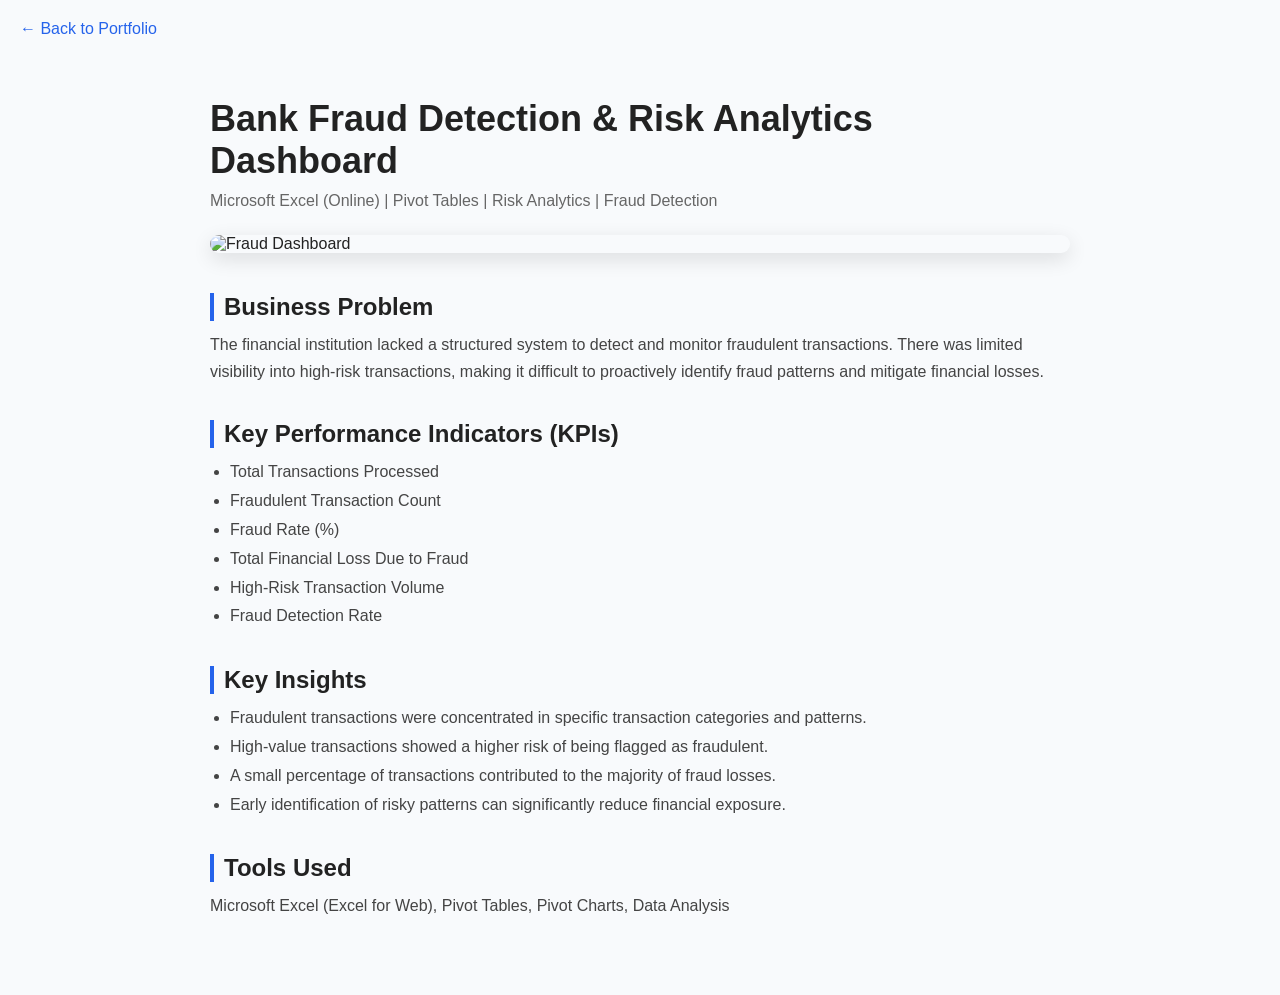
==== fraud.html @ de78f55c "Files uploaded" ====
<!DOCTYPE html>
<html>
<head>
    <title>Bank Fraud Detection & Risk Analytics | Case Study</title>
    <link rel="stylesheet" href="styles.css">
</head>

<body>

<a href="index.html" class="back-btn">← Back to Portfolio</a>

<div class="project-page">

    <h1>Bank Fraud Detection & Risk Analytics Dashboard</h1>

    <p class="subtitle">
        Microsoft Excel (Online) | Pivot Tables | Risk Analytics | Fraud Detection
    </p>

    <img src="images/bankfraudanalytics.png"
         class="project-img"
         alt="Fraud Dashboard">

    <section class="section-block">

        <h2>Business Problem</h2>
        <p>
            The financial institution lacked a structured system to detect and monitor fraudulent transactions.
            There was limited visibility into high-risk transactions, making it difficult to proactively identify fraud patterns
            and mitigate financial losses.
        </p>

    </section>

    <section class="section-block">

        <h2>Key Performance Indicators (KPIs)</h2>
        <ul>
            <li>Total Transactions Processed</li>
            <li>Fraudulent Transaction Count</li>
            <li>Fraud Rate (%)</li>
            <li>Total Financial Loss Due to Fraud</li>
            <li>High-Risk Transaction Volume</li>
            <li>Fraud Detection Rate</li>
        </ul>

    </section>

    <section class="section-block">

        <h2>Key Insights</h2>
        <ul>
            <li>Fraudulent transactions were concentrated in specific transaction categories and patterns.</li>

            <li>High-value transactions showed a higher risk of being flagged as fraudulent.</li>

            <li>A small percentage of transactions contributed to the majority of fraud losses.</li>

            <li>Early identification of risky patterns can significantly reduce financial exposure.</li>
        </ul>

    </section>

    <section class="section-block">

        <h2>Tools Used</h2>
        <p>Microsoft Excel (Excel for Web), Pivot Tables, Pivot Charts, Data Analysis</p>

    </section>

</div>

</body>
</html>
---- styles.css ----
*{
    margin:0;
    padding:0;
    box-sizing:border-box;
}

body{
    font-family:Arial, sans-serif;
    background:#f8fafc;
    color:#222;
}

nav{
    display:flex;
    justify-content:space-between;
    align-items:center;
    padding:20px 60px;
    background:white;
    box-shadow:0 2px 10px rgba(0,0,0,0.05);
}

.logo{
    font-size:24px;
    font-weight:bold;
}

nav ul{
    display:flex;
    list-style:none;
    gap:25px;
}

nav a{
    text-decoration:none;
    color:#333;
}

.hero{
    text-align:center;
    padding:120px 20px;
    background:white;
}

.hero h1{
    font-size:48px;
    margin-bottom:20px;
}

.hero p{
    max-width:700px;
    margin:auto;
    font-size:18px;
    color:#666;
}

.btn{
    display:inline-block;
    margin-top:30px;
    padding:12px 24px;
    background:#2563eb;
    color:white;
    text-decoration:none;
    border-radius:8px;
}

.profile-pic{
    width:180px;
    height:180px;
    border-radius:50%;
    object-fit:cover;
    margin-bottom:20px;
    border:4px solid #2563eb;
}

.section{
    max-width:1200px;
    margin:auto;
    padding:80px 20px;
}

.section h2{
    text-align:center;
    margin-bottom:40px;
}



.about-container{
    display:flex;
    justify-content:center;
    align-items:flex-start;
    gap:40px;
    flex-wrap:wrap;
    margin-top:30px;
}

.about-text{
    flex:2;
    min-width:280px;
    font-size:16px;
    line-height:1.7;
    color:#444;
}

.about-highlights{
    display:flex;
    flex-direction:column;
    gap:15px;
    min-width:200px;
}

.highlight-card{
    background:white;
    padding:20px;
    border-radius:12px;
    box-shadow:0 6px 15px rgba(0,0,0,0.08);
    text-align:center;
}

.highlight-card h3{
    margin:0;
    font-size:28px;
    color:#2563eb;
}

.highlight-card p{
    margin:5px 0 0;
    color:#666;
}

.skills{
    display:flex;
    justify-content:center;
    flex-wrap:wrap;
    gap:15px;
}

.skills span{
    background:#dbeafe;
    color:#2563eb;
    padding:10px 18px;
    border-radius:25px;
}

.project-img{
    width:100%;
    max-width:1000px;
    display:block;
    margin:25px auto;
    border-radius:12px;
    box-shadow:0 6px 20px rgba(0,0,0,0.12);
}
.project-grid{
    display:grid;
    grid-template-columns:repeat(auto-fit,minmax(320px,1fr));
    gap:30px;
}


.project-page{
    max-width:900px;
    margin:auto;
    padding:40px 20px;
}

.back-btn{
    display:inline-block;
    margin:20px;
    text-decoration:none;
    color:#2563eb;
    font-weight:500;
}

h1{
    font-size:36px;
    margin-bottom:10px;
}

.subtitle{
    color:#666;
    font-size:16px;
    margin-bottom:25px;
}

.project-img{
    width:100%;
    border-radius:12px;
    margin:20px 0 40px;
    box-shadow:0 6px 20px rgba(0,0,0,0.12);
}



/* SECTION BLOCK */
.section-block{
    margin-bottom:35px;
}

.section-block h2{
    margin-bottom:10px;
    color:#222;
    border-left:4px solid #2563eb;
    padding-left:10px;
}

.section-block p{
    line-height:1.7;
    color:#444;
    font-size:16px;
}

.section-block ul{
    padding-left:20px;
    line-height:1.8;
    color:#444;
}





.card{
    background:white;
    border-radius:15px;
    overflow:hidden;
    box-shadow:0 8px 20px rgba(0,0,0,0.08);
    transition:0.3s;

    display:flex;
    flex-direction:column;
    height:100%;
}

.card:hover{
    transform:translateY(-5px);
}

.card img{
    width:100%;
    height:200px;
    object-fit:contain;  
    background:#f5f5f5;
    padding:10px;
}

/* TITLE */
.card h3{
    padding:15px 20px 10px;
    margin:0;
}

/* DESCRIPTION */
.card p{
    padding:0 20px;
    color:#555;
    flex-grow:1;   /* pushes buttons to bottom */
    line-height:1.5;
}

/* BUTTON AREA (NEW) */
.card-buttons{
    display:flex;
    justify-content:space-between;
    padding:20px;
    gap:10px;
    margin-top:auto;
}

/* BUTTONS */
.github-btn,
.view-btn{
    flex:1;
    text-align:center;
    padding:10px;
    border-radius:8px;
    text-decoration:none;
    color:white;
    font-size:14px;
}

/* GitHub */
.github-btn{
    background:#333;
}

/* View Project */
.view-btn{
    background:#2563eb;
}

/* Optional hover */
.github-btn:hover,
.view-btn:hover{
    opacity:0.9;
}



footer{
    text-align:center;
    padding:30px;
    background:white;
    margin-top:40px;
}
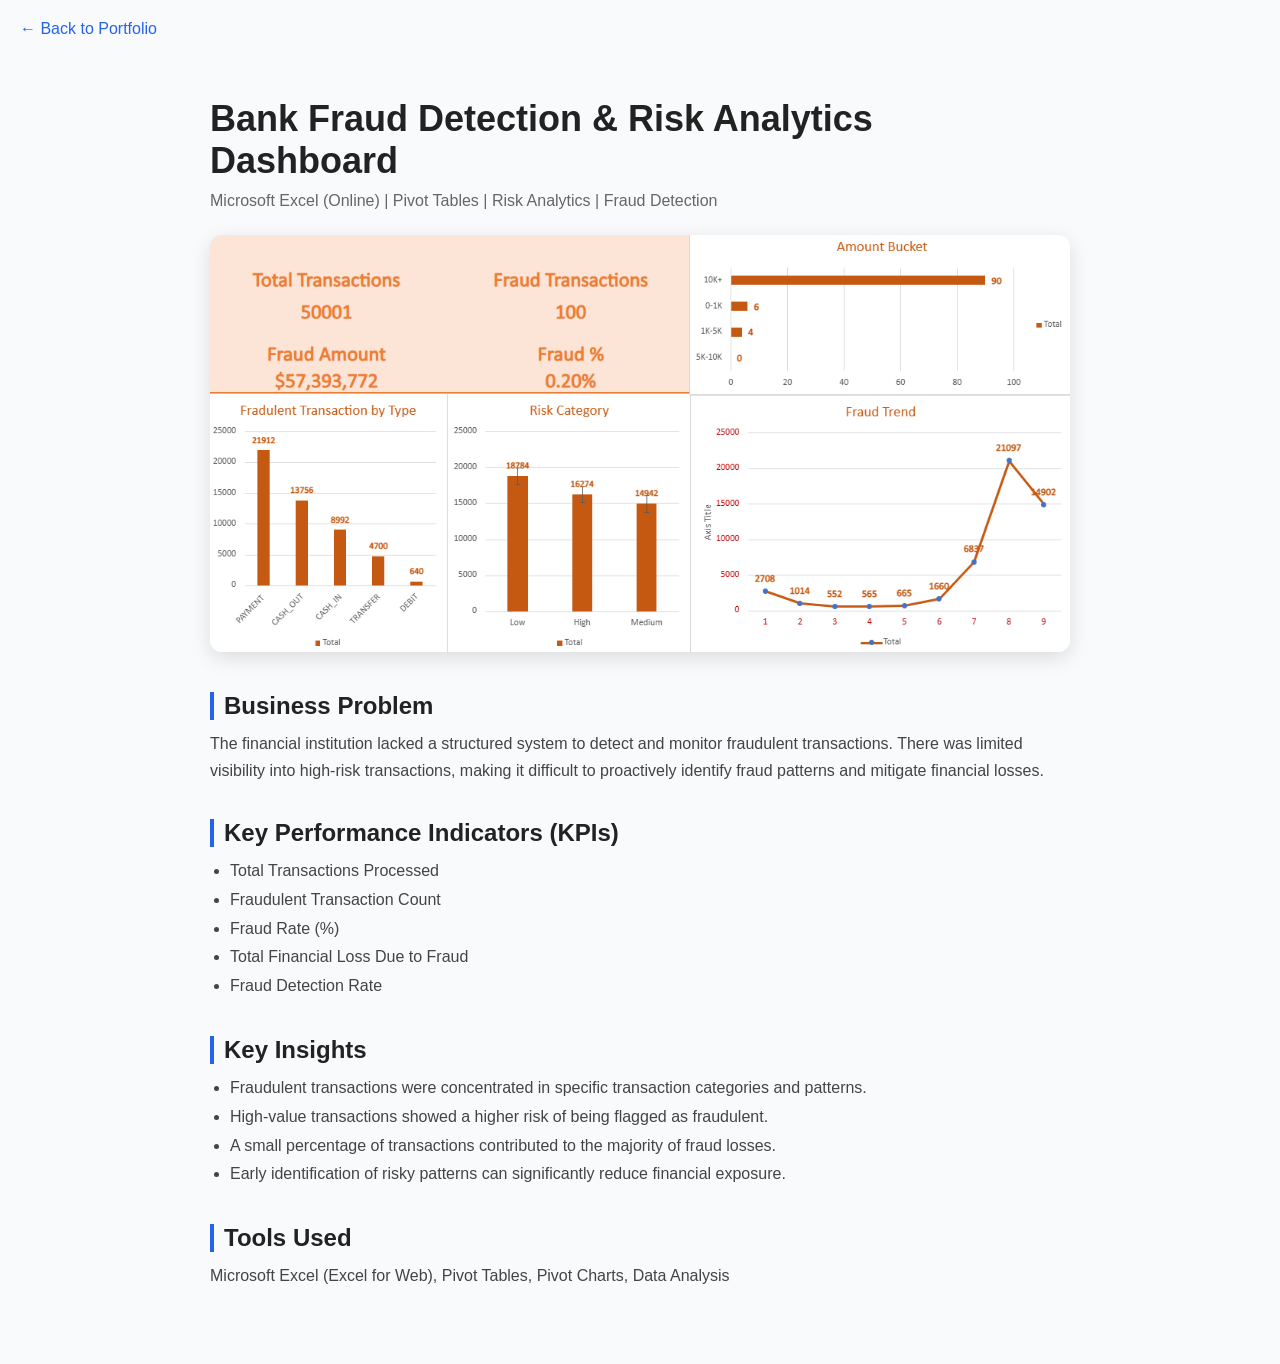
==== commit 80032892: "Update fraud.html" ====
--- a/fraud.html
+++ b/fraud.html
@@ -40,7 +40,6 @@
             <li>Fraudulent Transaction Count</li>
             <li>Fraud Rate (%)</li>
             <li>Total Financial Loss Due to Fraud</li>
-            <li>High-Risk Transaction Volume</li>
             <li>Fraud Detection Rate</li>
         </ul>
 
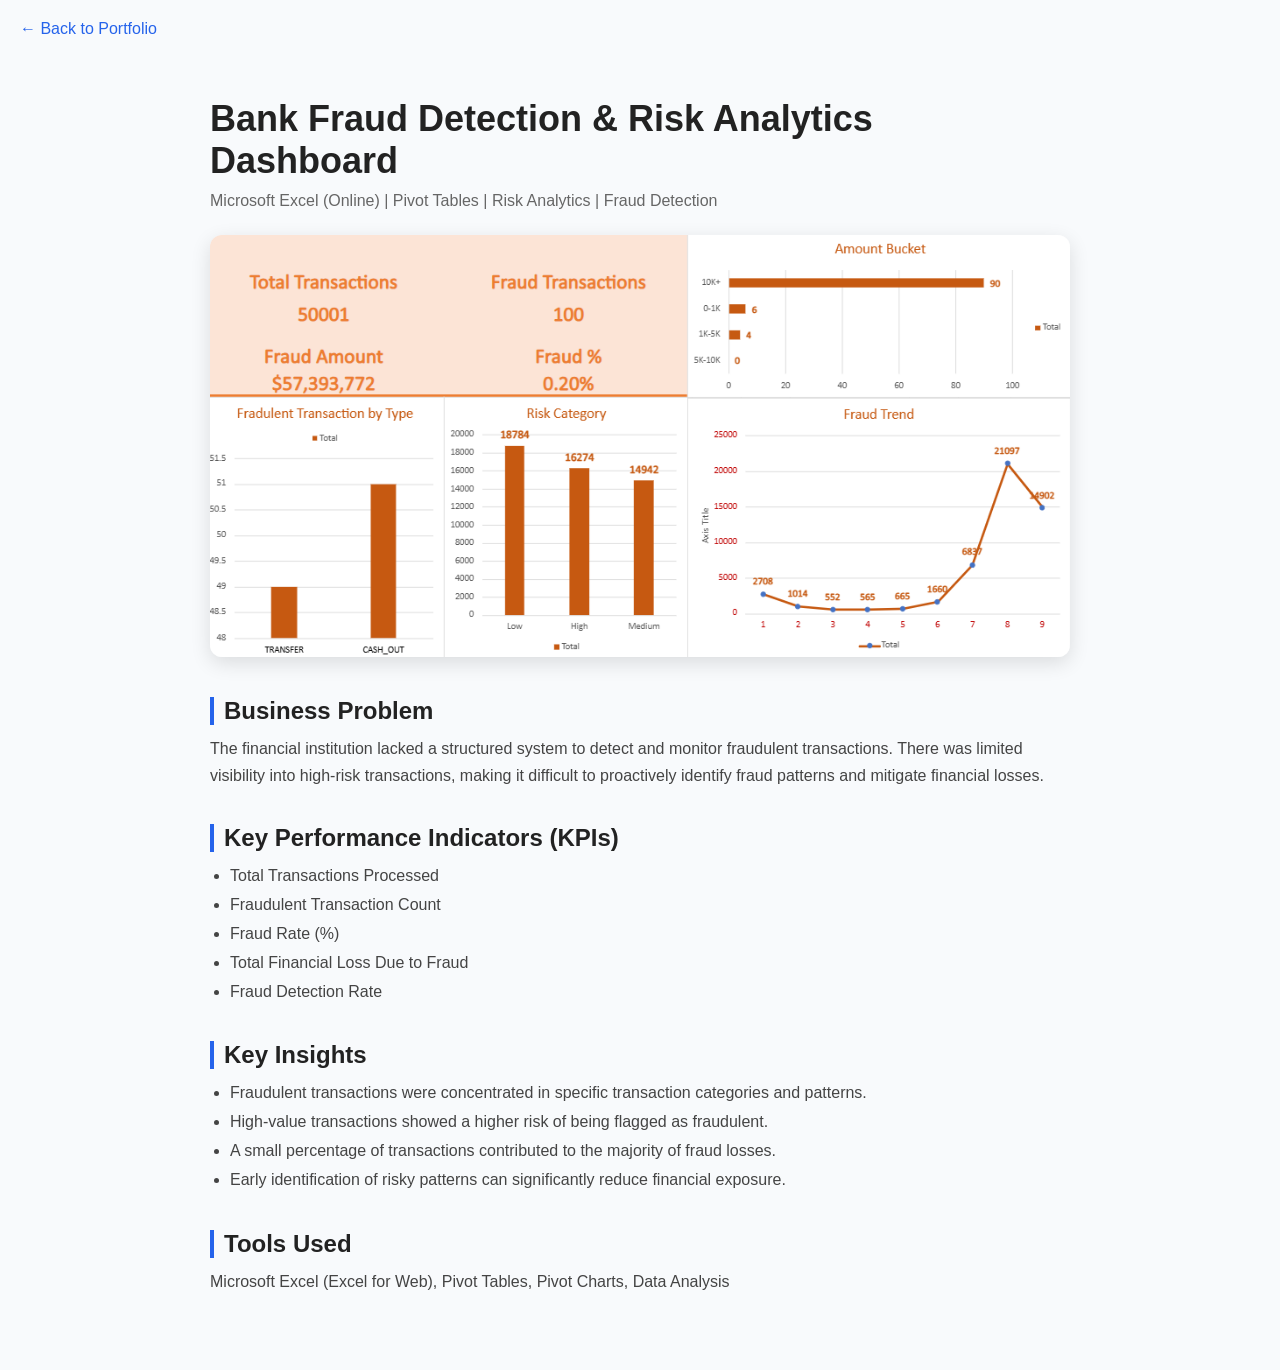
==== commit 3cea8a03: "dashboard image updated" ====
--- a/fraud.html
+++ b/fraud.html
@@ -17,7 +17,7 @@
         Microsoft Excel (Online) | Pivot Tables | Risk Analytics | Fraud Detection
     </p>
 
-    <img src="images/bankfraudanalytics.png"
+    <img src="images/BankFraudDetection&RiskAnalyticsDashboard.png"
          class="project-img"
          alt="Fraud Dashboard">
 
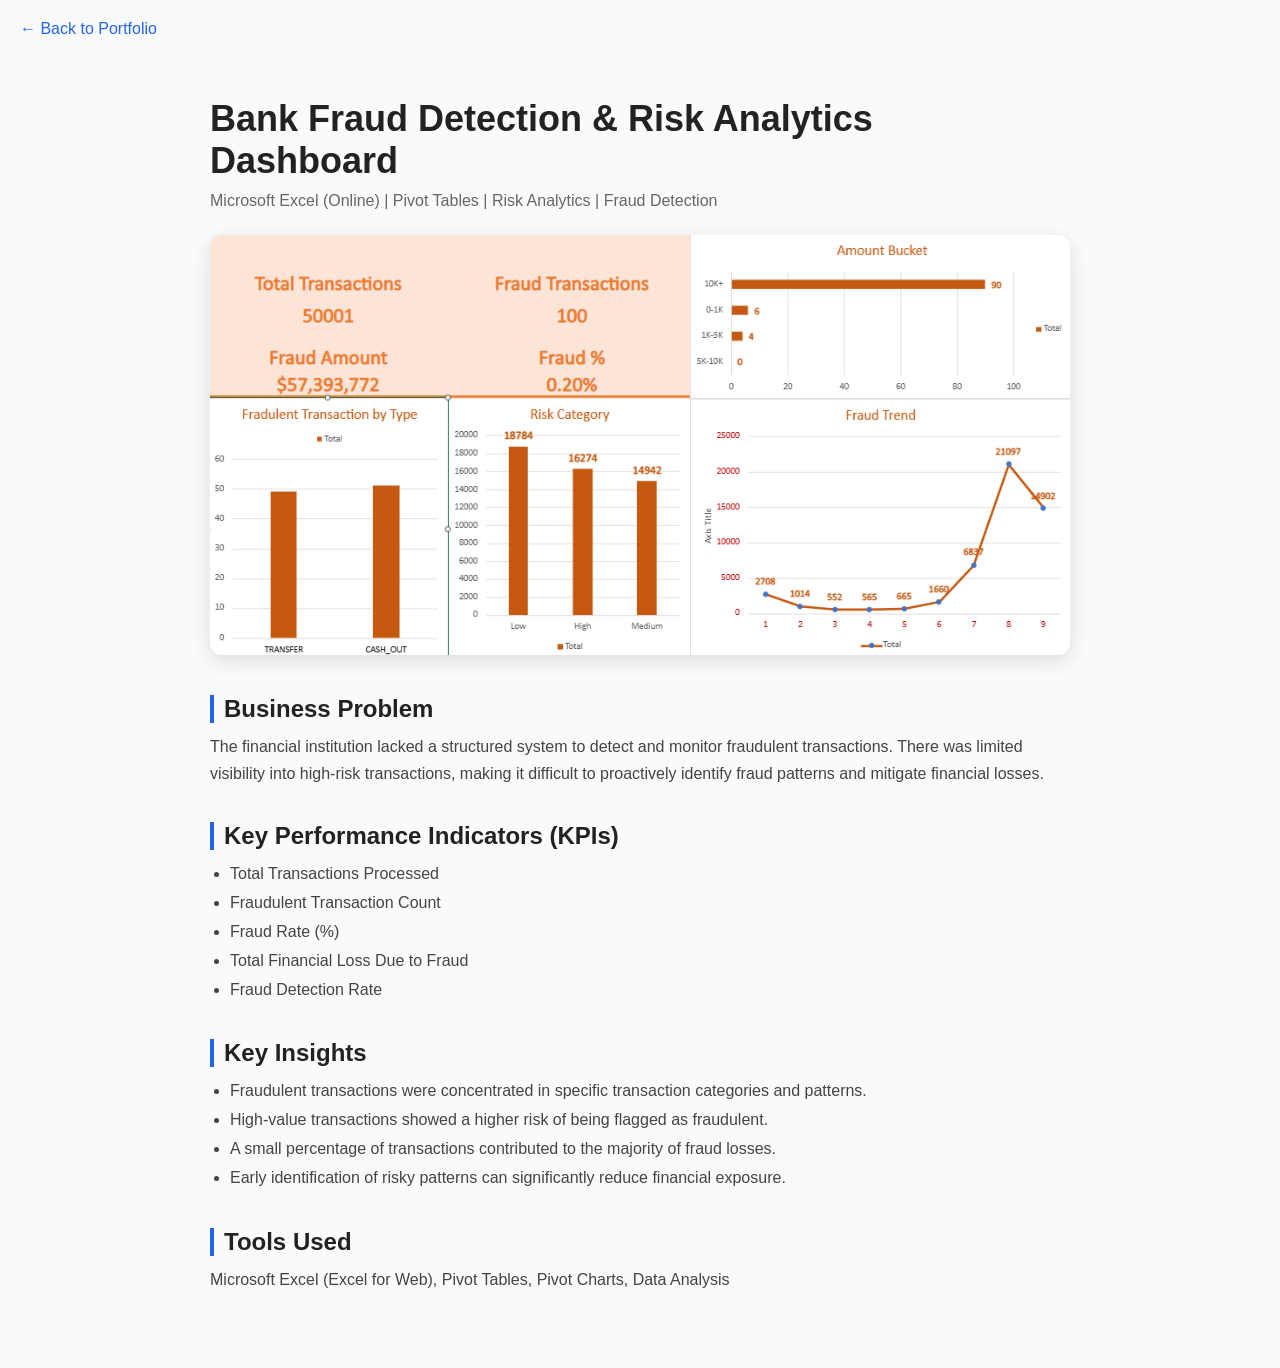
==== commit 7b361af7: "Update fraud.html" ====
--- a/fraud.html
+++ b/fraud.html
@@ -17,7 +17,7 @@
         Microsoft Excel (Online) | Pivot Tables | Risk Analytics | Fraud Detection
     </p>
 
-    <img src="images/BankFraudDetection&RiskAnalyticsDashboard.png"
+    <img src="images/bankfraudanalytics.png"
          class="project-img"
          alt="Fraud Dashboard">
 
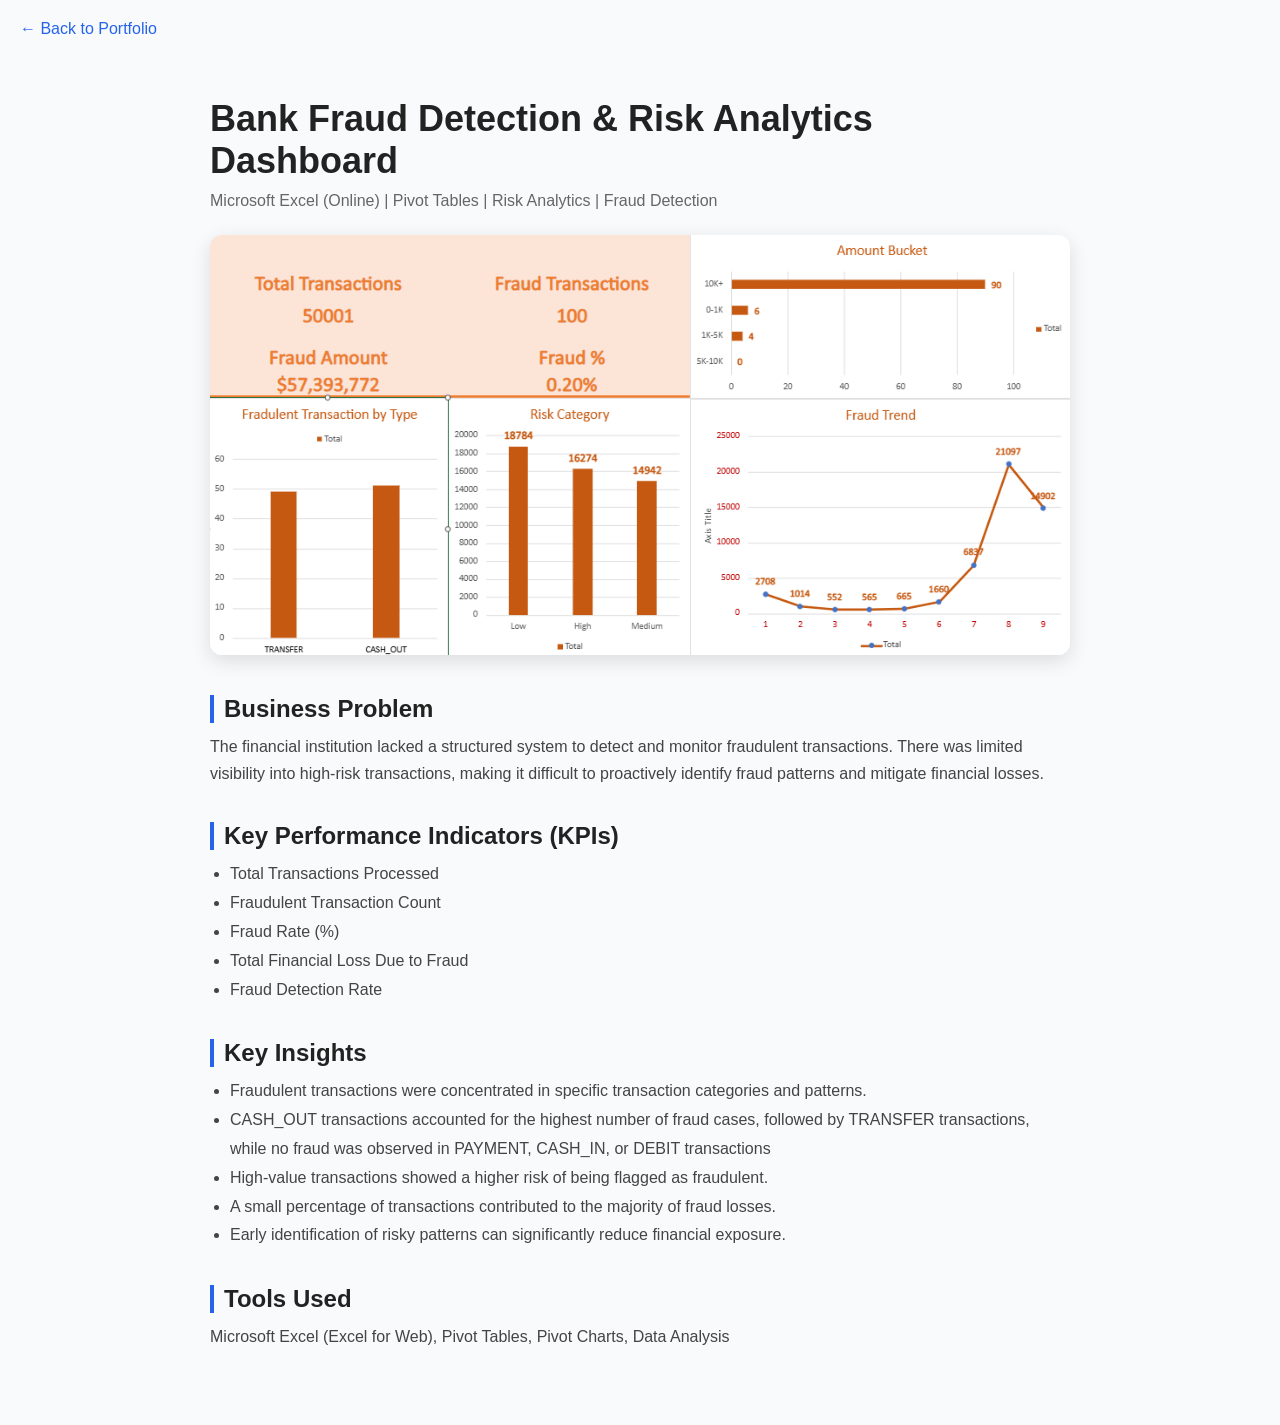
==== commit 6353db32: "Update fraud.html" ====
--- a/fraud.html
+++ b/fraud.html
@@ -51,6 +51,8 @@
         <ul>
             <li>Fraudulent transactions were concentrated in specific transaction categories and patterns.</li>
 
+            <li>CASH_OUT transactions accounted for the highest number of fraud cases, followed by TRANSFER transactions, while no fraud was observed in PAYMENT, CASH_IN, or DEBIT transactions</li>
+
             <li>High-value transactions showed a higher risk of being flagged as fraudulent.</li>
 
             <li>A small percentage of transactions contributed to the majority of fraud losses.</li>
